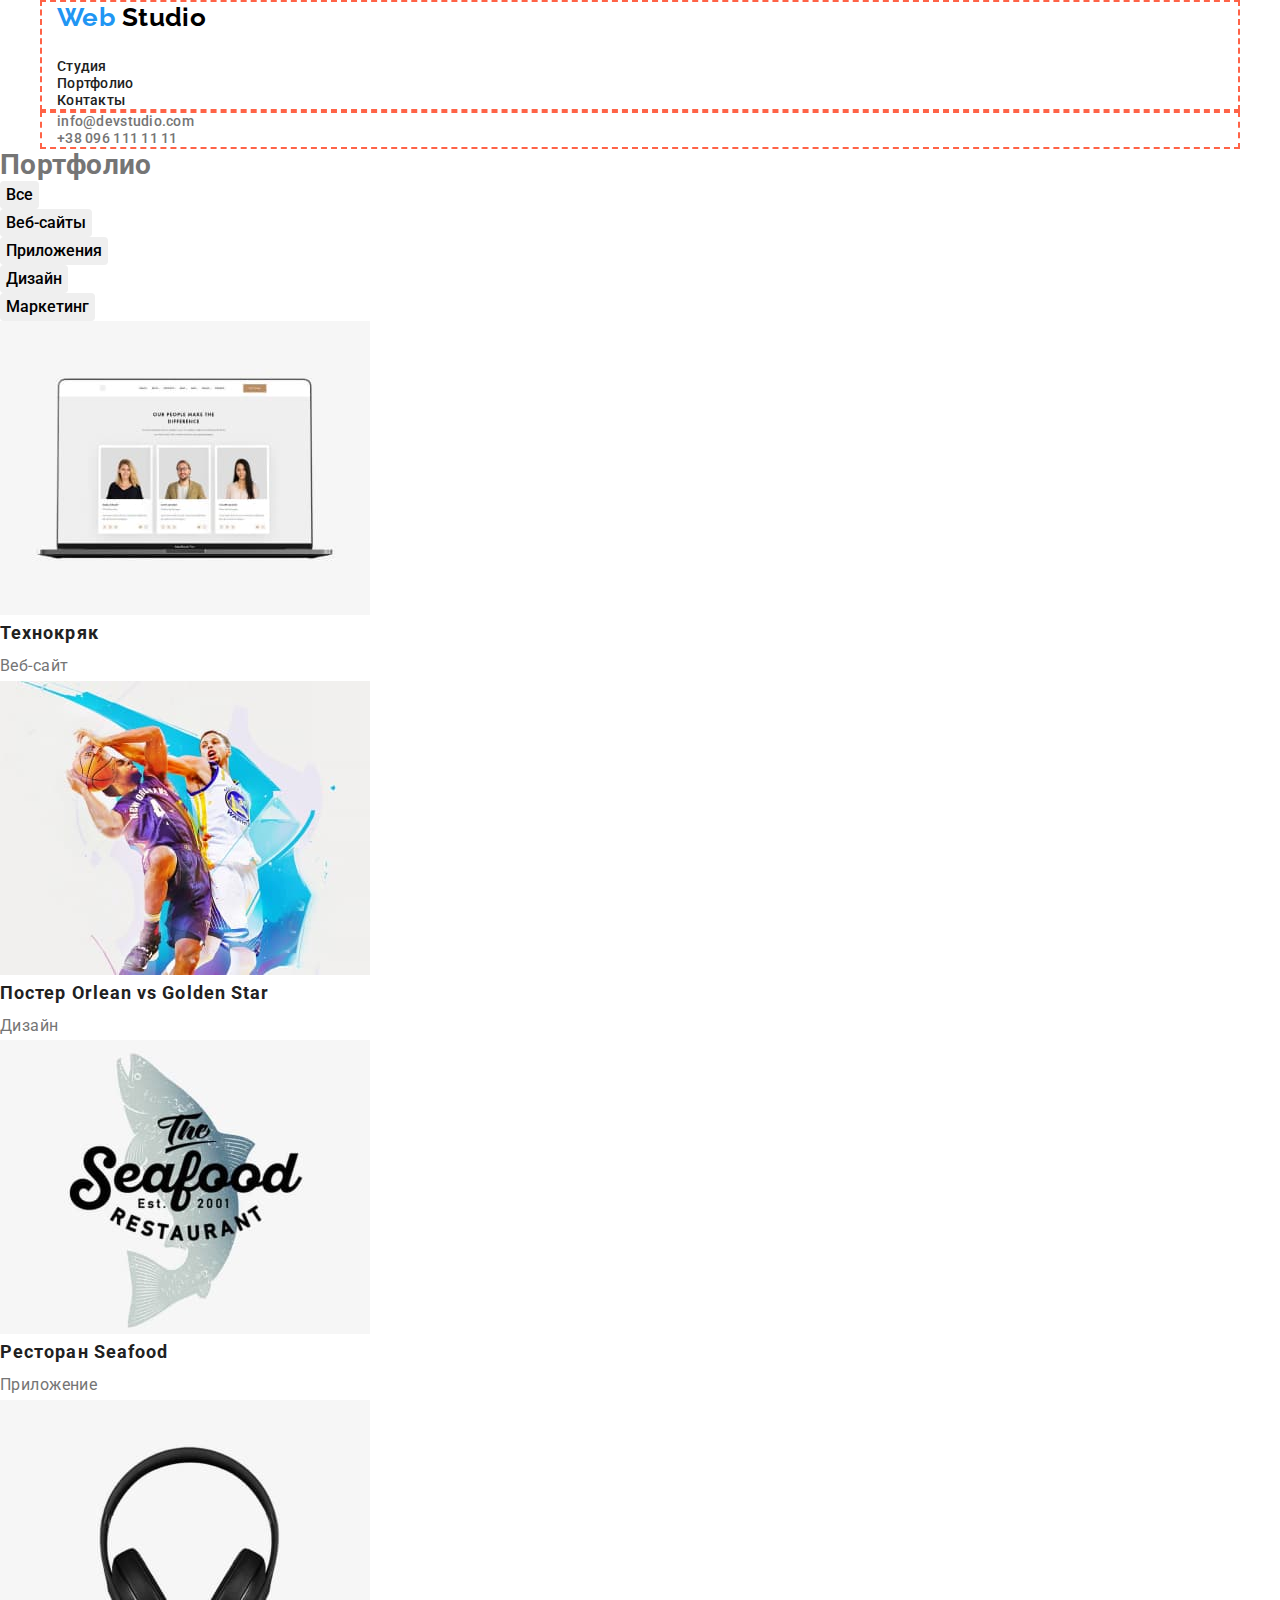
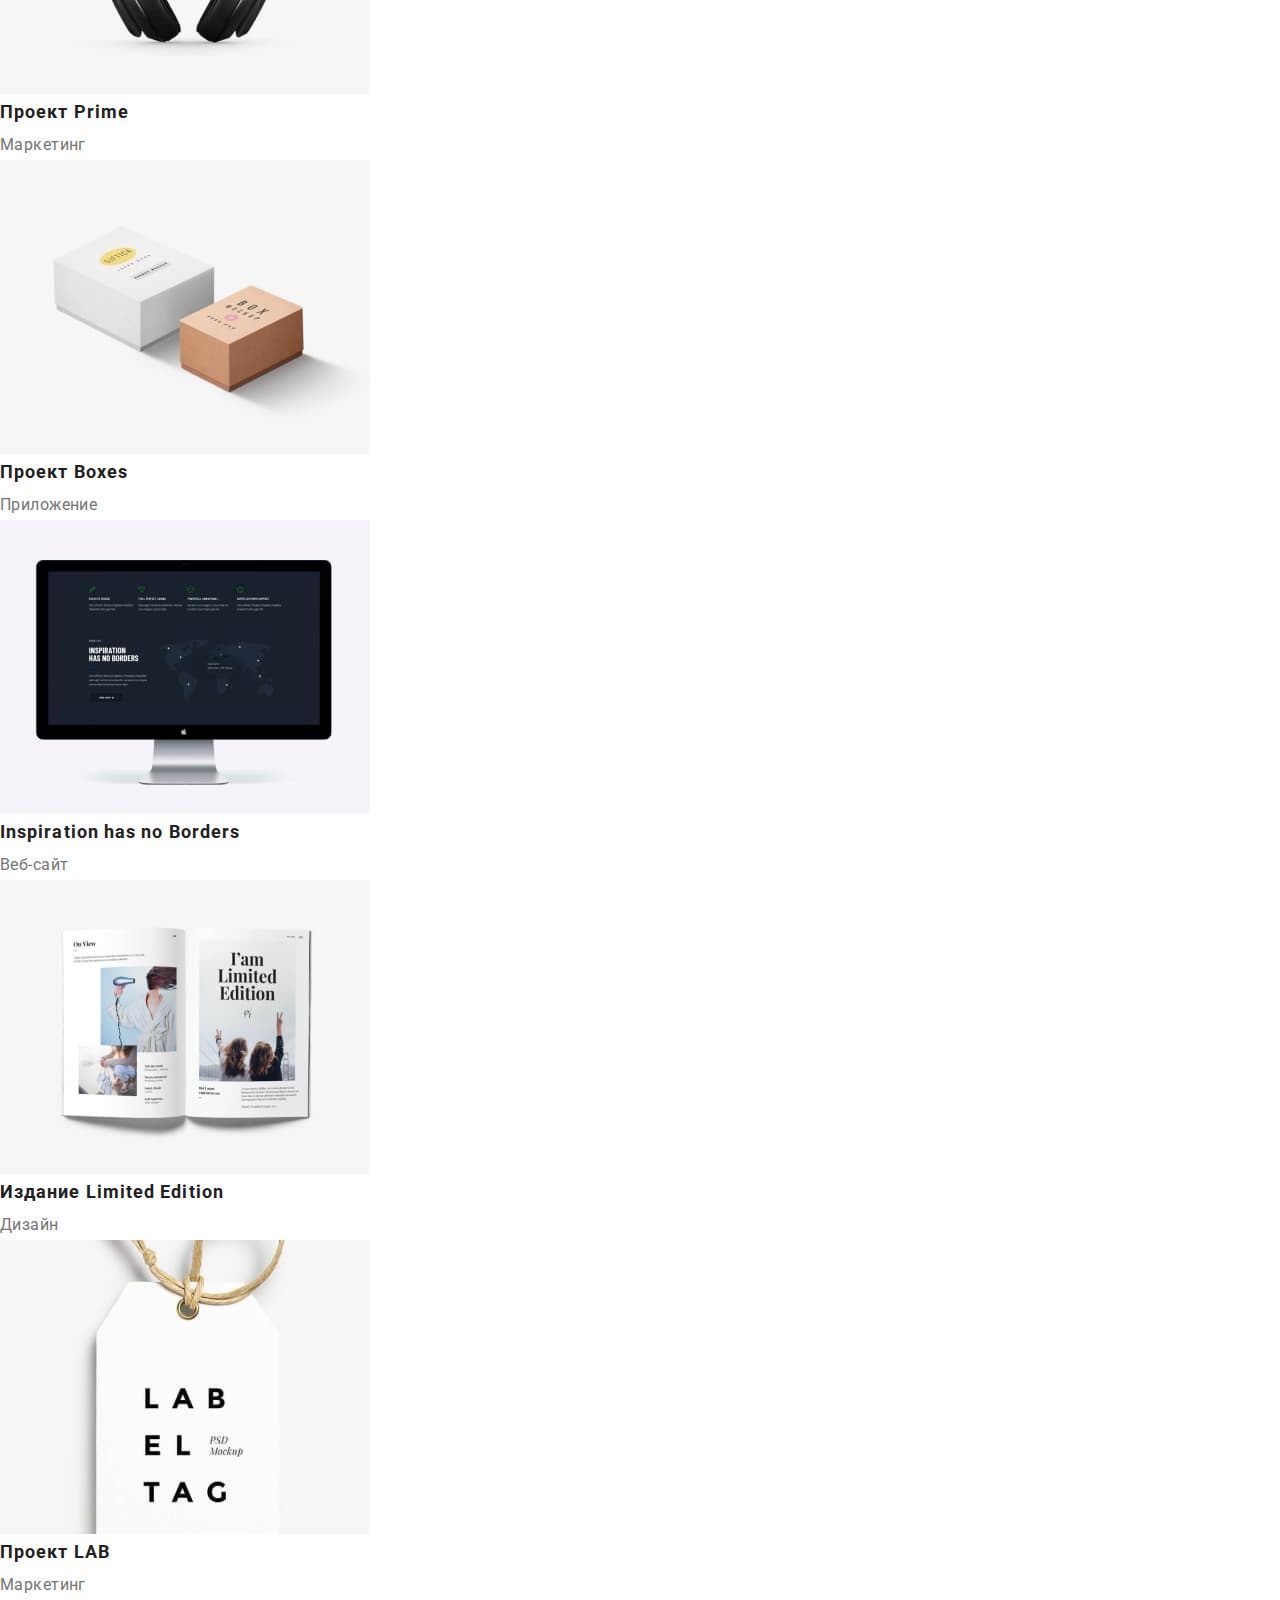
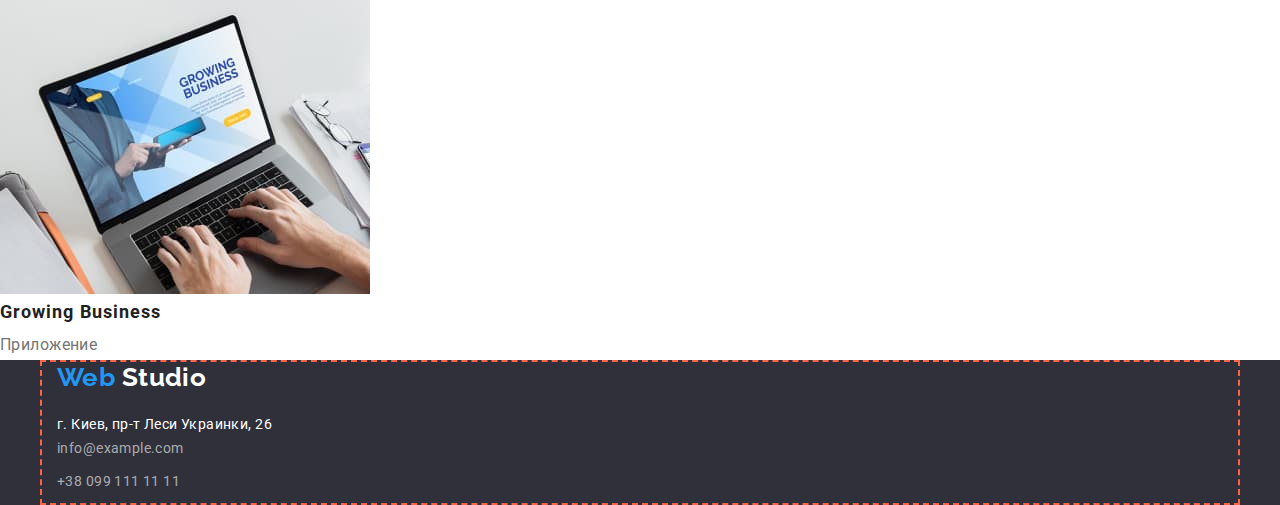
==== portfolio.html @ 51620744 "new hw 3" ====
<!DOCTYPE html>
<html lang="ru">
  <head>
    <meta charset="UTF-8" />
    <meta http-equiv="X-UA-Compatible" content="IE=edge" />
    <meta name="viewport" content="width=device-width, initial-scale=1.0" />
    <link rel="preconnect" href="https://fonts.googleapis.com" />
    <link rel="preconnect" href="https://fonts.gstatic.com" crossorigin />
    <link
      rel="stylesheet"
      href="https://cdnjs.cloudflare.com/ajax/libs/modern-normalize/1.1.0/modern-normalize.css"
    />
    <link
      href="https://fonts.googleapis.com/css2?family=Raleway:wght@700&family=Roboto:wght@400;500;700;900&display=swap"
      rel="stylesheet"
    />
    <link rel="stylesheet" href="./styles/styles.css" />
    <title>Document</title>
  </head>
  <body>
    <!-- Header -->
    <header class="header">
      <div class="container">
        <nav class="navigation">
          <a href="./index.html" class="logo">
            Web
            <span class="logo-studio">Studio</span>
          </a>
          <ul class="nav-links">
            <li><a href="./index.html" class="title">Студия</a></li>
            <li>
              <a href="./portfolio.html" class="title current">Портфолио</a>
            </li>
            <li><a href="" class="title">Контакты</a></li>
          </ul>
        </nav>
      </div>
      <div class="container">
        <ul class="nav-links">
          <li>
            <a href="mailto:info@devstudio.com" class="contact">
              info@devstudio.com
            </a>
          </li>
          <li>
            <a href="tel:+380961111111" class="contact">
              +38 096 111 11 11
            </a>
          </li>
        </ul>
      </div>
    </header>
    <!-- Портфолио -->
    <!-- Радио кнопки -->
    <main>
      <section class="radio-buttons">
        <h1>Портфолио</h1>
        <ul class="filter">
          <li>
            <button type="button" class="filter-button">
              Все
            </button>
          </li>
          <li>
            <button type="button" class="filter-button">
              Веб-сайты
            </button>
          </li>
          <li>
            <button type="button" class="filter-button">
              Приложения
            </button>
          </li>
          <li>
            <button type="button" class="filter-button">
              Дизайн
            </button>
          </li>
          <li>
            <button type="button" class="filter-button">
              Маркетинг
            </button>
          </li>
        </ul>
        <!-- Ассортимент -->
        <ul class="positions">
          <li>
            <img
              src="./images/technohryak.jpg"
              alt="Изображение сайта на ноутбуке"
              width="370"
            />
            <h2 class="name-of-position">Технокряк</h2>
            <p class="type-of-position">Веб-сайт</p>
          </li>
          <li>
            <img
              src="./images/poster.jpg"
              alt="Постер команд нового орлеана и голден старс"
              width="370"
            />
            <h2 class="name-of-position">
              Постер
              <span lang="en">Orlean vs Golden Star</span>
            </h2>
            <p class="type-of-position">Дизайн</p>
          </li>
          <li>
            <img
              src="./images/seafood.jpg"
              alt="Изображение логотипа ресторана Seafood"
              width="370"
            />
            <h2 class="name-of-position">
              Ресторан
              <span lang="en">Seafood</span>
            </h2>
            <p class="type-of-position">Приложение</p>
          </li>
          <li>
            <img
              src="./images/headphones.jpg"
              alt="Изображение Наушников"
              width="370"
            />
            <h2 class="name-of-position">
              Проект
              <span lang="en">Prime</span>
            </h2>
            <p class="type-of-position">Маркетинг</p>
          </li>
          <li>
            <img
              src="./images/boxes.jpg"
              alt="Изображение коробочек"
              width="370"
            />
            <h2 class="name-of-position">
              Проект
              <span lang="en">Boxes</span>
            </h2>
            <p class="type-of-position">Приложение</p>
          </li>
          <li>
            <img
              src="./images/display.jpg"
              alt="Изображение сайта на экране монитора"
              width="370"
            />
            <h2 class="name-of-position" lang="en">
              Inspiration has no Borders
            </h2>
            <p class="type-of-position">Веб-сайт</p>
          </li>
          <li>
            <img
              src="./images/book.jpg"
              alt="Изображение развернутой книги"
              width="370"
            />
            <h2 class="name-of-position">
              Издание
              <span lang="en">Limited Edition</span>
            </h2>
            <p class="type-of-position">Дизайн</p>
          </li>
          <li>
            <img src="./images/label.jpg" alt="Изображение бирки" width="370" />
            <h2 class="name-of-position">
              Проект
              <span lang="en">LAB</span>
            </h2>
            <p class="type-of-position">Маркетинг</p>
          </li>
          <li>
            <img
              src="./images/notebook.jpg"
              alt="Человек работает за ноутбуком"
              width="370"
            />
            <h2 class="name-of-position" lang="en">Growing Business</h2>
            <p class="type-of-position">Приложение</p>
          </li>
        </ul>
      </section>
    </main>
    <!-- Подвал -->
    <footer class="footer">
      <div class="container">
        <a href="./index.html" class="logo">
          Web
          <span class="logo-studio">Studio</span>
        </a>
        <address class="footer-address">
          <p class="adress">г. Киев, пр-т Леси Украинки, 26</p>
          <ul class="footer-links">
            <li>
              <a href="mailto:info@example.com" class="footer-contacts">
                info@example.com
              </a>
            </li>
            <li>
              <a href="tel:+380991111111" class="footer-contacts">
                +38 099 111 11 11
              </a>
            </li>
          </ul>
        </address>
      </div>
    </footer>
  </body>
</html>
---- styles/styles.css ----
/* primary logo color #000000 */
/* secondary logo color #2196F3 */
/* background footer #2f303a */
:root {
  --brand-primary-color: #2196f3;
  --brand-secondary-color: #000000;
  --body-color: #757575;
  --background-color: #2f303a;
  --title-color: #212121;
  --white-color: #ffffff;
  --our-team-color: #f5f4fa;
  --second-button-color: #188ce8;
}
p,
h1,
h2,
h3,
h4,
h5,
h6 {
  margin: 0;
}
ul {
  margin: 0;
  padding: 0;
}
.container {
  margin-left: auto;
  margin-right: auto;
  width: 1200px;
  padding-left: 15px;
  padding-right: 15px;
  border: 2px dashed tomato;
}
.section {
  padding-bottom: 94px;
}

button {
  cursor: pointer;
}
img {
  display: block;
}
address {
  font-style: normal;
}
body {
  color: var(--body-color);
  font-family: 'Roboto', 'sans-serif';
  font-size: 14px;
  letter-spacing: 0.03em;
}
.logo {
  display: block;
  color: var(--brand-primary-color);
  font-family: 'Raleway';
  font-weight: 700;
  font-size: 26px;
  line-height: 1.2;
  text-decoration: none;
  margin-bottom: 25px;
}
.nav-links .item {
  display: inline-flex;
  margin-bottom: 32px;
  margin-left: 50px;
}
.logo .logo-studio {
  color: var(--brand-secondary-color);
}

.nav-links .title {
  text-decoration: none;
}
.nav-links,
.benefits-list,
.our-works-list,
.our-team-list,
.footer-links,
.filter,
.positions {
  list-style: none;
}
.header .contact {
  color: var(--body-color);
  text-decoration: none;
}
.nav-links .title:hover,
.nav-links .title:focus,
.header .contact:hover,
.header .contact:focus,
.footer-contacts:hover,
.footer-contacts:focus {
  color: var(--brand-primary-color);
}
.current {
  color: var(--brand-primary-color);
}
.navigation .title,
.header .contact {
  font-weight: 500;
  line-height: 1.14;
  letter-spacing: 0.02em;
}
.benefits {
  font-size: 14px;
}

.hero {
  background-color: var(--background-color);
  text-align: center;
  margin-bottom: 94px;
}
.title,
.name,
.name-of-position {
  color: var(--title-color);
}

.hero .title {
  color: var(--white-color);
  font-weight: 900;
  font-size: 44px;
  line-height: 1.36;
  text-align: center;
  letter-spacing: 0.06em;
  text-transform: uppercase;
  margin-bottom: 30px;
}
.button {
  width: 200px;
  height: 50px;
  color: var(--white-color);
  background-color: var(--brand-primary-color);
  border: transparent;
  border-radius: 4px;
}
.filter-button {
  border: hidden;
  border-radius: 4px;
}
.hero .button {
  display: block;
  font-weight: 700;
  font-size: 16px;
  line-height: 1.87;
  letter-spacing: 0.06em;
  margin-left: auto;
  margin-right: auto;
}
.hero .button:hover,
.hero .button:focus {
  color: var(--white-color);
  background-color: var(--second-button-color);
}
.benefits {
  line-height: 1.71;
  letter-spacing: 0.03em;
}
.benefits .title {
  font-weight: 700;
  line-height: 1.14;
  text-transform: uppercase;
  margin-bottom: 10px;
}
.our-team {
  background-color: var(--our-team-color);
  /* padding-top: 94px; */
}
.ours-work {
  margin-bottom: 94px;
}
.ours-work .title {
  margin-bottom: 50px;
}

.ours-work .title,
.our-team .title {
  font-weight: 700;
  font-size: 36px;
  line-height: 1.16;
  text-align: center;
}
.our-team .container .title {
  margin-bottom: 50px;
}
.our-team .name {
  font-weight: 500;
  font-size: 16px;
  line-height: 1.18;
  text-align: center;
}
.our-team .profession {
  font-size: 16px;
  line-height: 1.18;
  text-align: center;
}
.card {
  margin-bottom: 30px;
}
.name {
  margin-bottom: 10px;
}
.profession {
  margin-bottom: 30px;
}
.filter .filter-button {
  cursor: pointer;
  font-size: 16px;
  font-weight: 500;
  line-height: 1.62;
  font-family: 'Roboto', 'sans-serif';
}
.name-of-position {
  font-weight: 700;
  font-size: 18px;
  line-height: 2;
  letter-spacing: 0.06em;
}
.type-of-position {
  font-size: 16px;
  line-height: 1.87;
}
.filter .filter-button:hover,
.filter .filter-button:focus {
  color: var(--white-color);
  background-color: var(--brand-primary-color);
}
.footer {
  background-color: var(--background-color);
}
.footer .logo {
  color: var(--brand-primary-color);
  margin-bottom: 20px;
}
.footer .logo-studio {
  color: var(--white-color);
}
.address {
  display: block;
  margin-bottom: 9px;
}
.footer-contacts {
  display: block;
  margin-bottom: 9px;
}
.footer-address {
  color: var(--white-color);
  font-style: normal;
  line-height: 1.71;
}
.footer-contacts {
  color: rgba(255, 255, 255, 0.6);
  line-height: 1.71;
  text-decoration: none;
}
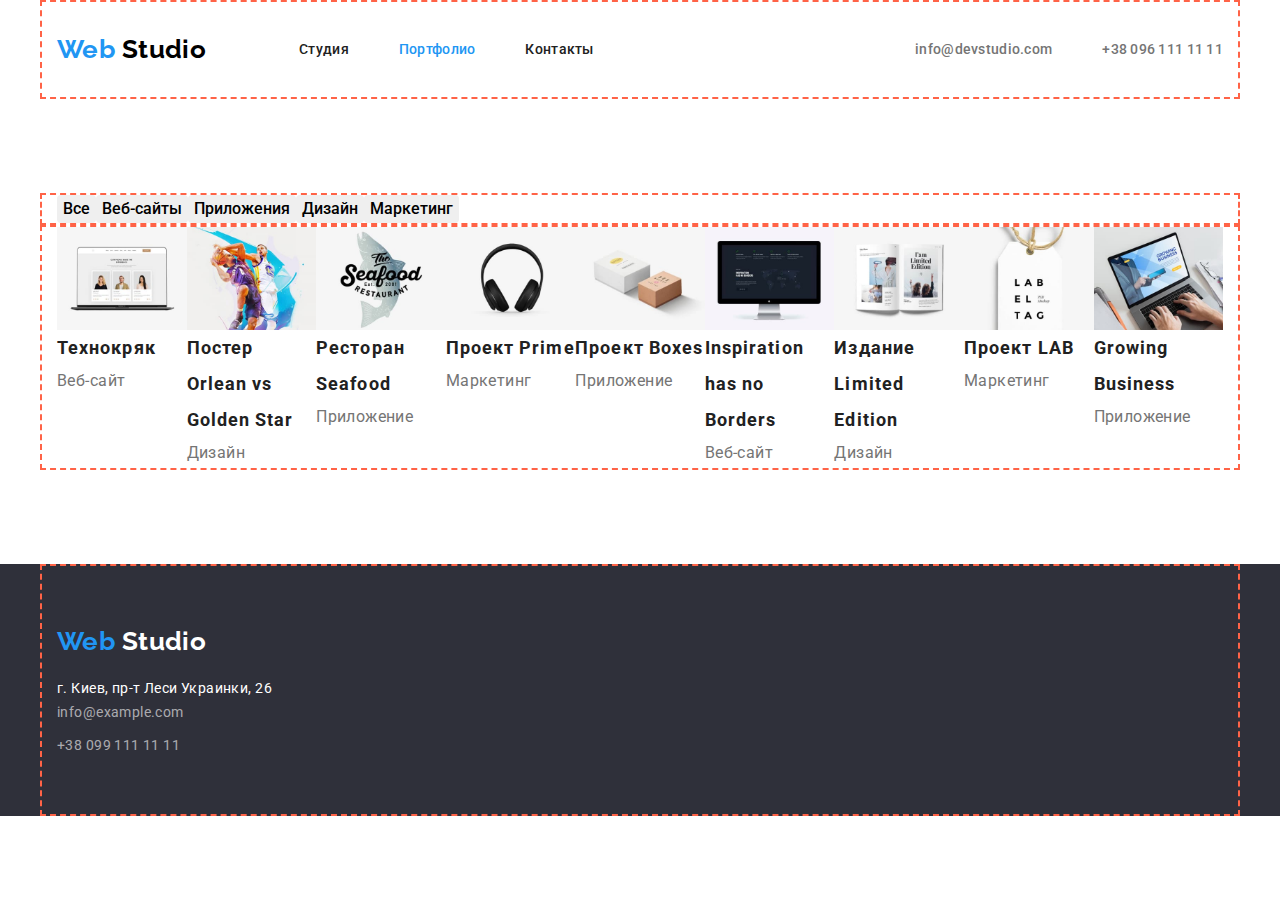
==== commit 35802231: "пуш)" ====
--- a/portfolio.html
+++ b/portfolio.html
@@ -19,30 +19,30 @@
   </head>
   <body>
     <!-- Header -->
-    <header class="header">
-      <div class="container">
+    <header class="header section">
+      <div class="container header-container">
         <nav class="navigation">
           <a href="./index.html" class="logo">
             Web
             <span class="logo-studio">Studio</span>
           </a>
           <ul class="nav-links">
-            <li><a href="./index.html" class="title">Студия</a></li>
-            <li>
+            <li class="item">
+              <a href="./index.html" class="title">Студия</a>
+            </li>
+            <li class="item">
               <a href="./portfolio.html" class="title current">Портфолио</a>
             </li>
-            <li><a href="" class="title">Контакты</a></li>
+            <li class="item"><a href="" class="title">Контакты</a></li>
           </ul>
         </nav>
-      </div>
-      <div class="container">
-        <ul class="nav-links">
-          <li>
+        <ul class="nav-links nav-contacts">
+          <li class="item">
             <a href="mailto:info@devstudio.com" class="contact">
               info@devstudio.com
             </a>
           </li>
-          <li>
+          <li class="item">
             <a href="tel:+380961111111" class="contact">
               +38 096 111 11 11
             </a>
@@ -53,135 +53,143 @@
     <!-- Портфолио -->
     <!-- Радио кнопки -->
     <main>
-      <section class="radio-buttons">
-        <h1>Портфолио</h1>
-        <ul class="filter">
-          <li>
-            <button type="button" class="filter-button">
-              Все
-            </button>
-          </li>
-          <li>
-            <button type="button" class="filter-button">
-              Веб-сайты
-            </button>
-          </li>
-          <li>
-            <button type="button" class="filter-button">
-              Приложения
-            </button>
-          </li>
-          <li>
-            <button type="button" class="filter-button">
-              Дизайн
-            </button>
-          </li>
-          <li>
-            <button type="button" class="filter-button">
-              Маркетинг
-            </button>
-          </li>
-        </ul>
-        <!-- Ассортимент -->
-        <ul class="positions">
-          <li>
-            <img
-              src="./images/technohryak.jpg"
-              alt="Изображение сайта на ноутбуке"
-              width="370"
-            />
-            <h2 class="name-of-position">Технокряк</h2>
-            <p class="type-of-position">Веб-сайт</p>
-          </li>
-          <li>
-            <img
-              src="./images/poster.jpg"
-              alt="Постер команд нового орлеана и голден старс"
-              width="370"
-            />
-            <h2 class="name-of-position">
-              Постер
-              <span lang="en">Orlean vs Golden Star</span>
-            </h2>
-            <p class="type-of-position">Дизайн</p>
-          </li>
-          <li>
-            <img
-              src="./images/seafood.jpg"
-              alt="Изображение логотипа ресторана Seafood"
-              width="370"
-            />
-            <h2 class="name-of-position">
-              Ресторан
-              <span lang="en">Seafood</span>
-            </h2>
-            <p class="type-of-position">Приложение</p>
-          </li>
-          <li>
-            <img
-              src="./images/headphones.jpg"
-              alt="Изображение Наушников"
-              width="370"
-            />
-            <h2 class="name-of-position">
-              Проект
-              <span lang="en">Prime</span>
-            </h2>
-            <p class="type-of-position">Маркетинг</p>
-          </li>
-          <li>
-            <img
-              src="./images/boxes.jpg"
-              alt="Изображение коробочек"
-              width="370"
-            />
-            <h2 class="name-of-position">
-              Проект
-              <span lang="en">Boxes</span>
-            </h2>
-            <p class="type-of-position">Приложение</p>
-          </li>
-          <li>
-            <img
-              src="./images/display.jpg"
-              alt="Изображение сайта на экране монитора"
-              width="370"
-            />
-            <h2 class="name-of-position" lang="en">
-              Inspiration has no Borders
-            </h2>
-            <p class="type-of-position">Веб-сайт</p>
-          </li>
-          <li>
-            <img
-              src="./images/book.jpg"
-              alt="Изображение развернутой книги"
-              width="370"
-            />
-            <h2 class="name-of-position">
-              Издание
-              <span lang="en">Limited Edition</span>
-            </h2>
-            <p class="type-of-position">Дизайн</p>
-          </li>
-          <li>
-            <img src="./images/label.jpg" alt="Изображение бирки" width="370" />
-            <h2 class="name-of-position">
-              Проект
-              <span lang="en">LAB</span>
-            </h2>
-            <p class="type-of-position">Маркетинг</p>
-          </li>
-          <li>
-            <img
-              src="./images/notebook.jpg"
-              alt="Человек работает за ноутбуком"
-              width="370"
-            />
-            <h2 class="name-of-position" lang="en">Growing Business</h2>
-            <p class="type-of-position">Приложение</p>
-          </li>
-        </ul>
+      <section class="radio-buttons section">
+        <div class="container">
+          <h1 class="visually-hidden">Портфолио</h1>
+          <ul class="filter set-of-buttons">
+            <li>
+              <button type="button" class="filter-button">
+                Все
+              </button>
+            </li>
+            <li>
+              <button type="button" class="filter-button">
+                Веб-сайты
+              </button>
+            </li>
+            <li>
+              <button type="button" class="filter-button">
+                Приложения
+              </button>
+            </li>
+            <li>
+              <button type="button" class="filter-button">
+                Дизайн
+              </button>
+            </li>
+            <li>
+              <button type="button" class="filter-button">
+                Маркетинг
+              </button>
+            </li>
+          </ul>
+        </div>
+        <div class="container">
+          <!-- Ассортимент -->
+          <ul class="positions set-of-cards">
+            <li>
+              <img
+                src="./images/technohryak.jpg"
+                alt="Изображение сайта на ноутбуке"
+                width="370"
+              />
+              <h2 class="name-of-position">Технокряк</h2>
+              <p class="type-of-position">Веб-сайт</p>
+            </li>
+            <li>
+              <img
+                src="./images/poster.jpg"
+                alt="Постер команд нового орлеана и голден старс"
+                width="370"
+              />
+              <h2 class="name-of-position">
+                Постер
+                <span lang="en">Orlean vs Golden Star</span>
+              </h2>
+              <p class="type-of-position">Дизайн</p>
+            </li>
+            <li>
+              <img
+                src="./images/seafood.jpg"
+                alt="Изображение логотипа ресторана Seafood"
+                width="370"
+              />
+              <h2 class="name-of-position">
+                Ресторан
+                <span lang="en">Seafood</span>
+              </h2>
+              <p class="type-of-position">Приложение</p>
+            </li>
+            <li>
+              <img
+                src="./images/headphones.jpg"
+                alt="Изображение Наушников"
+                width="370"
+              />
+              <h2 class="name-of-position">
+                Проект
+                <span lang="en">Prime</span>
+              </h2>
+              <p class="type-of-position">Маркетинг</p>
+            </li>
+            <li>
+              <img
+                src="./images/boxes.jpg"
+                alt="Изображение коробочек"
+                width="370"
+              />
+              <h2 class="name-of-position">
+                Проект
+                <span lang="en">Boxes</span>
+              </h2>
+              <p class="type-of-position">Приложение</p>
+            </li>
+            <li>
+              <img
+                src="./images/display.jpg"
+                alt="Изображение сайта на экране монитора"
+                width="370"
+              />
+              <h2 class="name-of-position" lang="en">
+                Inspiration has no Borders
+              </h2>
+              <p class="type-of-position">Веб-сайт</p>
+            </li>
+            <li>
+              <img
+                src="./images/book.jpg"
+                alt="Изображение развернутой книги"
+                width="370"
+              />
+              <h2 class="name-of-position">
+                Издание
+                <span lang="en">Limited Edition</span>
+              </h2>
+              <p class="type-of-position">Дизайн</p>
+            </li>
+            <li>
+              <img
+                src="./images/label.jpg"
+                alt="Изображение бирки"
+                width="370"
+              />
+              <h2 class="name-of-position">
+                Проект
+                <span lang="en">LAB</span>
+              </h2>
+              <p class="type-of-position">Маркетинг</p>
+            </li>
+            <li>
+              <img
+                src="./images/notebook.jpg"
+                alt="Человек работает за ноутбуком"
+                width="370"
+              />
+              <h2 class="name-of-position" lang="en">Growing Business</h2>
+              <p class="type-of-position">Приложение</p>
+            </li>
+          </ul>
+        </div>
       </section>
     </main>
     <!-- Подвал -->
--- a/styles/styles.css
+++ b/styles/styles.css
@@ -11,6 +11,17 @@
   --our-team-color: #f5f4fa;
   --second-button-color: #188ce8;
 }
+/* .az {
+  display: flex;
+  flex-wrap: wrap;
+  margin-bottom: -30px;
+  margin-left: -30px;
+}
+.azz {
+  flex-basis: calc(100% / 3 - 30);
+  margin-bottom: 30px;
+  margin-left: 30px;
+} */
 p,
 h1,
 h2,
@@ -32,6 +43,13 @@
   padding-right: 15px;
   border: 2px dashed tomato;
 }
+.visually-hidden {
+  position: absolute;
+  clip: rect(0 0 0 0);
+  width: 1px;
+  height: 1px;
+  margin: -1px;
+}
 .section {
   padding-bottom: 94px;
 }
@@ -41,9 +59,19 @@
 }
 img {
   display: block;
+  max-width: 100%;
+  height: auto;
 }
 address {
   font-style: normal;
+}
+.button {
+  width: 200px;
+  height: 50px;
+  color: var(--white-color);
+  background-color: var(--brand-primary-color);
+  border: transparent;
+  border-radius: 4px;
 }
 body {
   color: var(--body-color);
@@ -59,19 +87,39 @@
   font-size: 26px;
   line-height: 1.2;
   text-decoration: none;
-  margin-bottom: 25px;
-}
-.nav-links .item {
-  display: inline-flex;
-  margin-bottom: 32px;
-  margin-left: 50px;
+}
+.navigation {
+  display: flex;
+  align-items: center;
+  padding-top: 32px;
+  padding-bottom: 32px;
+}
+
+.nav-links {
+  display: flex;
+  align-items: center;
+  margin-left: 93px;
+}
+.header-container {
+  display: flex;
+  align-items: center;
 }
 .logo .logo-studio {
   color: var(--brand-secondary-color);
 }
+.nav-links .item {
+  margin-left: 50px;
+}
+.nav-links .item:first-child {
+  margin-left: 0;
+}
+.nav-contacts {
+  margin-left: auto;
+}
 
 .nav-links .title {
   text-decoration: none;
+  padding: 32px 0px;
 }
 .nav-links,
 .benefits-list,
@@ -94,23 +142,54 @@
 .footer-contacts:focus {
   color: var(--brand-primary-color);
 }
-.current {
-  color: var(--brand-primary-color);
-}
+
 .navigation .title,
 .header .contact {
   font-weight: 500;
   line-height: 1.14;
   letter-spacing: 0.02em;
 }
+
+.hero-container {
+  height: 506px;
+}
+.hero-container .title {
+  max-width: 696px;
+  margin: 0 auto;
+}
+
+.hero {
+  background-color: var(--background-color);
+  text-align: center;
+}
+.hero .title {
+  color: var(--white-color);
+  font-weight: 900;
+  font-size: 44px;
+  line-height: 1.36;
+  text-align: center;
+  letter-spacing: 0.06em;
+  text-transform: uppercase;
+  padding-top: 200px;
+}
 .benefits {
   font-size: 14px;
 }
-
-.hero {
-  background-color: var(--background-color);
-  text-align: center;
-  margin-bottom: 94px;
+.benefits .container {
+  padding-top: 94px;
+}
+.benefits-list {
+  display: flex;
+}
+.benefits-list .item {
+  max-width: 270px;
+  margin-left: 30px;
+}
+.benefits-list .item:last-child {
+  margin-left: 0;
+}
+.benefits-list .title {
+  margin-bottom: 10px;
 }
 .title,
 .name,
@@ -118,24 +197,6 @@
   color: var(--title-color);
 }
 
-.hero .title {
-  color: var(--white-color);
-  font-weight: 900;
-  font-size: 44px;
-  line-height: 1.36;
-  text-align: center;
-  letter-spacing: 0.06em;
-  text-transform: uppercase;
-  margin-bottom: 30px;
-}
-.button {
-  width: 200px;
-  height: 50px;
-  color: var(--white-color);
-  background-color: var(--brand-primary-color);
-  border: transparent;
-  border-radius: 4px;
-}
 .filter-button {
   border: hidden;
   border-radius: 4px;
@@ -146,6 +207,7 @@
   font-size: 16px;
   line-height: 1.87;
   letter-spacing: 0.06em;
+  margin-top: 30px;
   margin-left: auto;
   margin-right: auto;
 }
@@ -164,46 +226,70 @@
   text-transform: uppercase;
   margin-bottom: 10px;
 }
+
+.ours-work .title {
+  margin-bottom: 50px;
+}
+.our-works-list {
+  display: flex;
+  flex-wrap: wrap;
+}
+.our-works-list .item {
+  margin-right: 30px;
+}
+.our-works-list .item:nth-last-child(3n + 1) {
+  margin-right: 0;
+}
+.our-team .title {
+  padding-top: 94px;
+}
+.ours-work .title,
+.our-team .title {
+  font-weight: 700;
+  font-size: 36px;
+  line-height: 1.16;
+  text-align: center;
+}
 .our-team {
   background-color: var(--our-team-color);
-  /* padding-top: 94px; */
-}
-.ours-work {
-  margin-bottom: 94px;
-}
-.ours-work .title {
-  margin-bottom: 50px;
-}
-
-.ours-work .title,
-.our-team .title {
-  font-weight: 700;
-  font-size: 36px;
-  line-height: 1.16;
-  text-align: center;
-}
-.our-team .container .title {
-  margin-bottom: 50px;
+  margin-bottom: 0;
+}
+.our-team-list {
+  display: flex;
+  margin-top: 50px;
+  flex-wrap: wrap;
+  padding-bottom: 94px;
+}
+.our-team-list .item {
+  min-width: 270px;
+  min-height: 368px;
+  margin-right: 30px;
+}
+.our-team-list .item:nth-last-child(4n + 1) {
+  margin-right: 0;
 }
 .our-team .name {
   font-weight: 500;
   font-size: 16px;
   line-height: 1.18;
   text-align: center;
+  margin-top: 30px;
 }
 .our-team .profession {
   font-size: 16px;
   line-height: 1.18;
   text-align: center;
+  margin-top: 10px;
 }
 .card {
-  margin-bottom: 30px;
-}
-.name {
-  margin-bottom: 10px;
-}
-.profession {
-  margin-bottom: 30px;
+  background: #ffffff;
+  box-shadow: 0px 1px 3px rgba(0, 0, 0, 0.12), 0px 1px 1px rgba(0, 0, 0, 0.14),
+    0px 2px 1px rgba(0, 0, 0, 0.2);
+  border-radius: 0px 0px 4px 4px;
+}
+.set-of-buttons,
+.set-of-cards {
+  display: flex;
 }
 .filter .filter-button {
   cursor: pointer;
@@ -230,9 +316,12 @@
 .footer {
   background-color: var(--background-color);
 }
+.footer .container {
+  height: 252px;
+}
 .footer .logo {
   color: var(--brand-primary-color);
-  margin-bottom: 20px;
+  padding-top: 60px;
 }
 .footer .logo-studio {
   color: var(--white-color);
@@ -249,9 +338,13 @@
   color: var(--white-color);
   font-style: normal;
   line-height: 1.71;
+  padding-top: 20px;
 }
 .footer-contacts {
   color: rgba(255, 255, 255, 0.6);
   line-height: 1.71;
   text-decoration: none;
 }
+.current {
+  color: var(--brand-primary-color);
+}
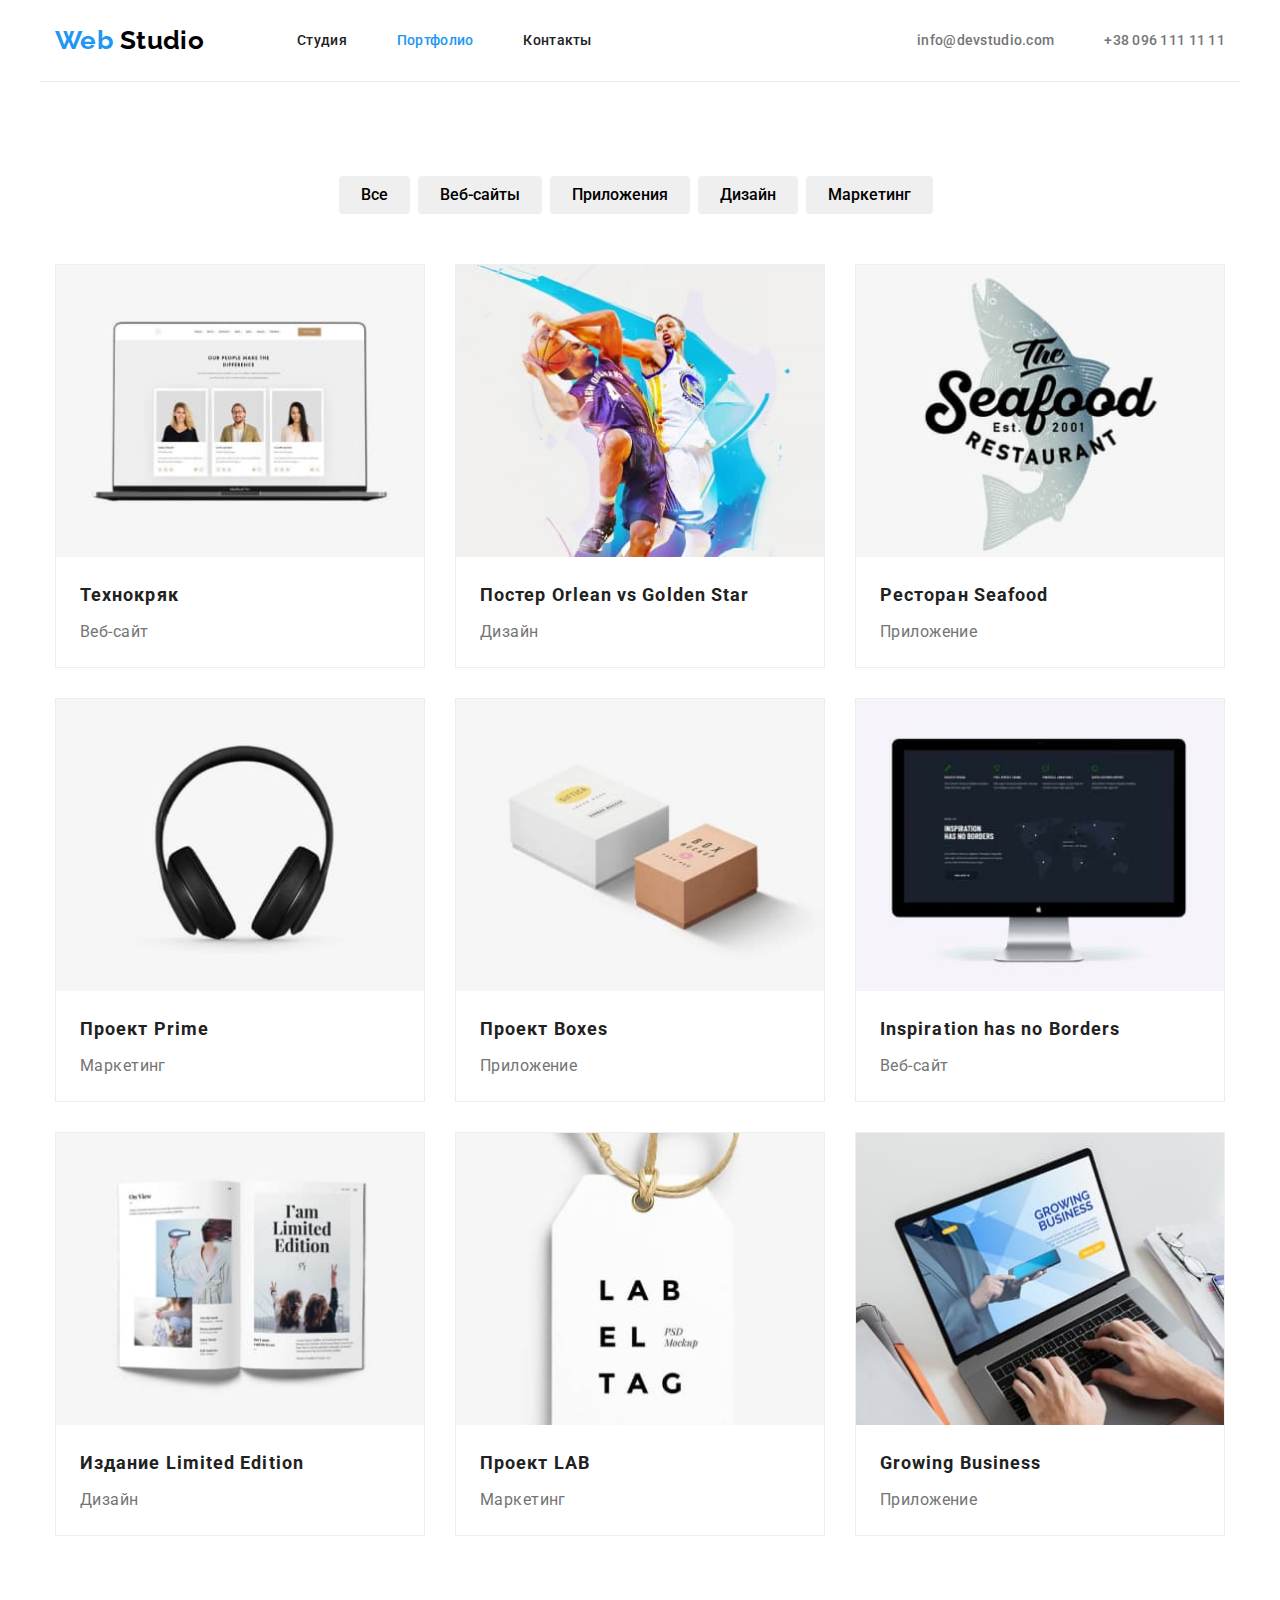
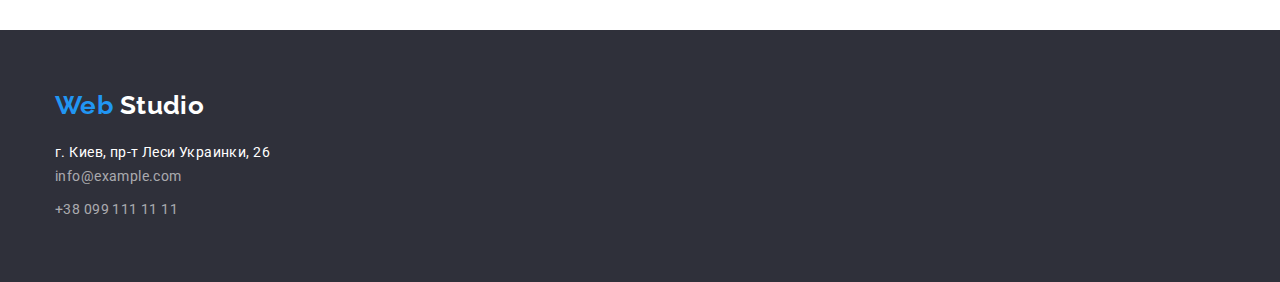
==== commit a0075e69: "HW - 03" ====
--- a/portfolio.html
+++ b/portfolio.html
@@ -51,43 +51,43 @@
       </div>
     </header>
     <!-- Портфолио -->
-    <!-- Радио кнопки -->
     <main>
+      <!-- Радио кнопки -->
       <section class="radio-buttons section">
         <div class="container">
           <h1 class="visually-hidden">Портфолио</h1>
           <ul class="filter set-of-buttons">
-            <li>
+            <li class="filter-item">
               <button type="button" class="filter-button">
                 Все
               </button>
             </li>
-            <li>
+            <li class="filter-item">
               <button type="button" class="filter-button">
                 Веб-сайты
               </button>
             </li>
-            <li>
+            <li class="filter-item">
               <button type="button" class="filter-button">
                 Приложения
               </button>
             </li>
-            <li>
+            <li class="filter-item">
               <button type="button" class="filter-button">
                 Дизайн
               </button>
             </li>
-            <li>
+            <li class="filter-item">
               <button type="button" class="filter-button">
                 Маркетинг
               </button>
             </li>
           </ul>
         </div>
+        <!-- Ассортимент -->
         <div class="container">
-          <!-- Ассортимент -->
           <ul class="positions set-of-cards">
-            <li>
+            <li class="item">
               <img
                 src="./images/technohryak.jpg"
                 alt="Изображение сайта на ноутбуке"
@@ -96,7 +96,7 @@
               <h2 class="name-of-position">Технокряк</h2>
               <p class="type-of-position">Веб-сайт</p>
             </li>
-            <li>
+            <li class="item">
               <img
                 src="./images/poster.jpg"
                 alt="Постер команд нового орлеана и голден старс"
@@ -108,7 +108,7 @@
               </h2>
               <p class="type-of-position">Дизайн</p>
             </li>
-            <li>
+            <li class="item">
               <img
                 src="./images/seafood.jpg"
                 alt="Изображение логотипа ресторана Seafood"
@@ -120,7 +120,7 @@
               </h2>
               <p class="type-of-position">Приложение</p>
             </li>
-            <li>
+            <li class="item">
               <img
                 src="./images/headphones.jpg"
                 alt="Изображение Наушников"
@@ -132,7 +132,7 @@
               </h2>
               <p class="type-of-position">Маркетинг</p>
             </li>
-            <li>
+            <li class="item">
               <img
                 src="./images/boxes.jpg"
                 alt="Изображение коробочек"
@@ -144,7 +144,7 @@
               </h2>
               <p class="type-of-position">Приложение</p>
             </li>
-            <li>
+            <li class="item">
               <img
                 src="./images/display.jpg"
                 alt="Изображение сайта на экране монитора"
@@ -155,7 +155,7 @@
               </h2>
               <p class="type-of-position">Веб-сайт</p>
             </li>
-            <li>
+            <li class="item">
               <img
                 src="./images/book.jpg"
                 alt="Изображение развернутой книги"
@@ -167,7 +167,7 @@
               </h2>
               <p class="type-of-position">Дизайн</p>
             </li>
-            <li>
+            <li class="item">
               <img
                 src="./images/label.jpg"
                 alt="Изображение бирки"
@@ -179,7 +179,7 @@
               </h2>
               <p class="type-of-position">Маркетинг</p>
             </li>
-            <li>
+            <li class="item">
               <img
                 src="./images/notebook.jpg"
                 alt="Человек работает за ноутбуком"
--- a/styles/styles.css
+++ b/styles/styles.css
@@ -10,6 +10,8 @@
   --white-color: #ffffff;
   --our-team-color: #f5f4fa;
   --second-button-color: #188ce8;
+  --border-cards-color: #eeeeee;
+  --border-header-color: #ececec;
 }
 /* .az {
   display: flex;
@@ -41,7 +43,7 @@
   width: 1200px;
   padding-left: 15px;
   padding-right: 15px;
-  border: 2px dashed tomato;
+  /* border: 2px dashed tomato; */
 }
 .visually-hidden {
   position: absolute;
@@ -64,62 +66,6 @@
 }
 address {
   font-style: normal;
-}
-.button {
-  width: 200px;
-  height: 50px;
-  color: var(--white-color);
-  background-color: var(--brand-primary-color);
-  border: transparent;
-  border-radius: 4px;
-}
-body {
-  color: var(--body-color);
-  font-family: 'Roboto', 'sans-serif';
-  font-size: 14px;
-  letter-spacing: 0.03em;
-}
-.logo {
-  display: block;
-  color: var(--brand-primary-color);
-  font-family: 'Raleway';
-  font-weight: 700;
-  font-size: 26px;
-  line-height: 1.2;
-  text-decoration: none;
-}
-.navigation {
-  display: flex;
-  align-items: center;
-  padding-top: 32px;
-  padding-bottom: 32px;
-}
-
-.nav-links {
-  display: flex;
-  align-items: center;
-  margin-left: 93px;
-}
-.header-container {
-  display: flex;
-  align-items: center;
-}
-.logo .logo-studio {
-  color: var(--brand-secondary-color);
-}
-.nav-links .item {
-  margin-left: 50px;
-}
-.nav-links .item:first-child {
-  margin-left: 0;
-}
-.nav-contacts {
-  margin-left: auto;
-}
-
-.nav-links .title {
-  text-decoration: none;
-  padding: 32px 0px;
 }
 .nav-links,
 .benefits-list,
@@ -130,9 +76,12 @@
 .positions {
   list-style: none;
 }
-.header .contact {
+
+body {
   color: var(--body-color);
-  text-decoration: none;
+  font-family: 'Roboto', 'sans-serif';
+  font-size: 14px;
+  letter-spacing: 0.03em;
 }
 .nav-links .title:hover,
 .nav-links .title:focus,
@@ -142,25 +91,74 @@
 .footer-contacts:focus {
   color: var(--brand-primary-color);
 }
-
+.title,
+.name,
+.name-of-position {
+  color: var(--title-color);
+}
+/* --------------------------------HEADER-------------------------------- */
+.logo {
+  display: block;
+  color: var(--brand-primary-color);
+  font-family: 'Raleway';
+  font-weight: 700;
+  font-size: 26px;
+  line-height: 1.2;
+  text-decoration: none;
+}
+.navigation {
+  display: flex;
+  align-items: center;
+}
+.nav-links {
+  display: flex;
+  align-items: center;
+  margin-left: 93px;
+  padding: 32px 0;
+}
+.nav-contacts {
+  margin-left: auto;
+}
+.nav-links .title {
+  text-decoration: none;
+  padding: 32px 0px;
+}
+.header-container {
+  display: flex;
+  align-items: center;
+  border-bottom: 1px solid var(--border-header-color);
+}
+.logo .logo-studio {
+  color: var(--brand-secondary-color);
+}
+.nav-links .item {
+  margin-left: 50px;
+}
+.nav-links .item:first-child {
+  margin-left: 0;
+}
+.header .contact {
+  color: var(--body-color);
+  text-decoration: none;
+}
 .navigation .title,
 .header .contact {
   font-weight: 500;
   line-height: 1.14;
   letter-spacing: 0.02em;
 }
-
+/* --------------------------------HERO-------------------------------- */
 .hero-container {
-  height: 506px;
+  height: 600px;
 }
 .hero-container .title {
   max-width: 696px;
   margin: 0 auto;
 }
-
 .hero {
   background-color: var(--background-color);
   text-align: center;
+  padding-bottom: 0;
 }
 .hero .title {
   color: var(--white-color);
@@ -172,34 +170,18 @@
   text-transform: uppercase;
   padding-top: 200px;
 }
-.benefits {
-  font-size: 14px;
-}
-.benefits .container {
-  padding-top: 94px;
-}
-.benefits-list {
-  display: flex;
-}
-.benefits-list .item {
-  max-width: 270px;
-  margin-left: 30px;
-}
-.benefits-list .item:last-child {
-  margin-left: 0;
-}
-.benefits-list .title {
-  margin-bottom: 10px;
-}
-.title,
-.name,
-.name-of-position {
-  color: var(--title-color);
-}
-
-.filter-button {
-  border: hidden;
+.button {
+  width: 200px;
+  height: 50px;
+  color: var(--white-color);
+  background-color: var(--brand-primary-color);
+  border: transparent;
   border-radius: 4px;
+}
+.hero .button:hover,
+.hero .button:focus {
+  color: var(--white-color);
+  background-color: var(--second-button-color);
 }
 .hero .button {
   display: block;
@@ -211,10 +193,25 @@
   margin-left: auto;
   margin-right: auto;
 }
-.hero .button:hover,
-.hero .button:focus {
-  color: var(--white-color);
-  background-color: var(--second-button-color);
+/* --------------------------------BENEFITS-------------------------------- */
+.benefits {
+  font-size: 14px;
+}
+.benefits .container {
+  padding-top: 94px;
+}
+.benefits-list {
+  display: flex;
+}
+.benefits-list .item {
+  max-width: 270px;
+  margin-left: 30px;
+}
+.benefits-list .item:first-child {
+  margin-left: 0;
+}
+.benefits-list .title {
+  margin-bottom: 10px;
 }
 .benefits {
   line-height: 1.71;
@@ -226,7 +223,7 @@
   text-transform: uppercase;
   margin-bottom: 10px;
 }
-
+/* --------------------------------OUR WORKS-------------------------------- */
 .ours-work .title {
   margin-bottom: 50px;
 }
@@ -235,10 +232,10 @@
   flex-wrap: wrap;
 }
 .our-works-list .item {
-  margin-right: 30px;
-}
-.our-works-list .item:nth-last-child(3n + 1) {
-  margin-right: 0;
+  margin-left: 30px;
+}
+.our-works-list .item:nth-child(3n + 1) {
+  margin-left: 0;
 }
 .our-team .title {
   padding-top: 94px;
@@ -250,36 +247,10 @@
   line-height: 1.16;
   text-align: center;
 }
+/* --------------------------------OUR TEAM-------------------------------- */
 .our-team {
   background-color: var(--our-team-color);
   margin-bottom: 0;
-}
-.our-team-list {
-  display: flex;
-  margin-top: 50px;
-  flex-wrap: wrap;
-  padding-bottom: 94px;
-}
-.our-team-list .item {
-  min-width: 270px;
-  min-height: 368px;
-  margin-right: 30px;
-}
-.our-team-list .item:nth-last-child(4n + 1) {
-  margin-right: 0;
-}
-.our-team .name {
-  font-weight: 500;
-  font-size: 16px;
-  line-height: 1.18;
-  text-align: center;
-  margin-top: 30px;
-}
-.our-team .profession {
-  font-size: 16px;
-  line-height: 1.18;
-  text-align: center;
-  margin-top: 10px;
 }
 .card {
   background: #ffffff;
@@ -287,9 +258,53 @@
     0px 2px 1px rgba(0, 0, 0, 0.2);
   border-radius: 0px 0px 4px 4px;
 }
+.our-team-list {
+  display: flex;
+  margin-top: 50px;
+  flex-wrap: wrap;
+  padding-bottom: 94px;
+}
+.our-team-list .item {
+  min-width: 270px;
+  min-height: 368px;
+  margin-left: 30px;
+}
+.our-team-list .item:nth-child(4n + 1) {
+  margin-left: 0;
+}
+.our-team .name {
+  font-weight: 500;
+  font-size: 16px;
+  line-height: 1.18;
+  text-align: center;
+  margin-top: 30px;
+}
+.our-team .profession {
+  font-size: 16px;
+  line-height: 1.18;
+  text-align: center;
+  margin-top: 10px;
+}
+/* --------------------------------PORTFOLIO-------------------------------- */
 .set-of-buttons,
 .set-of-cards {
   display: flex;
+}
+.filter {
+  justify-content: center;
+  align-content: center;
+}
+.filter-item {
+  margin-right: 8px;
+  padding-bottom: 50px;
+}
+.set-of-buttons .filter-button:first-child {
+  margin-right: 0px;
+}
+.filter-button {
+  border: hidden;
+  border-radius: 4px;
+  padding: 6px 22px;
 }
 .filter .filter-button {
   cursor: pointer;
@@ -298,21 +313,41 @@
   line-height: 1.62;
   font-family: 'Roboto', 'sans-serif';
 }
+.positions {
+  flex-wrap: wrap;
+}
+.positions .item {
+  border: 1px solid var(--border-cards-color);
+}
+.set-of-cards {
+  margin: -15px;
+}
+.set-of-cards .item {
+  min-width: 370px;
+  min-height: 404px;
+  flex-basis: calc((100% - 30px * 3) / 3);
+  margin: 15px;
+}
 .name-of-position {
   font-weight: 700;
   font-size: 18px;
   line-height: 2;
   letter-spacing: 0.06em;
+  margin-top: 20px;
+  margin-left: 24px;
 }
 .type-of-position {
   font-size: 16px;
   line-height: 1.87;
+  margin-top: 4px;
+  margin-left: 24px;
 }
 .filter .filter-button:hover,
 .filter .filter-button:focus {
   color: var(--white-color);
   background-color: var(--brand-primary-color);
 }
+/* --------------------------------FOOTER-------------------------------- */
 .footer {
   background-color: var(--background-color);
 }
@@ -345,6 +380,7 @@
   line-height: 1.71;
   text-decoration: none;
 }
+/* --------------------------------COLOR OF LINK-------------------------------- */
 .current {
   color: var(--brand-primary-color);
 }
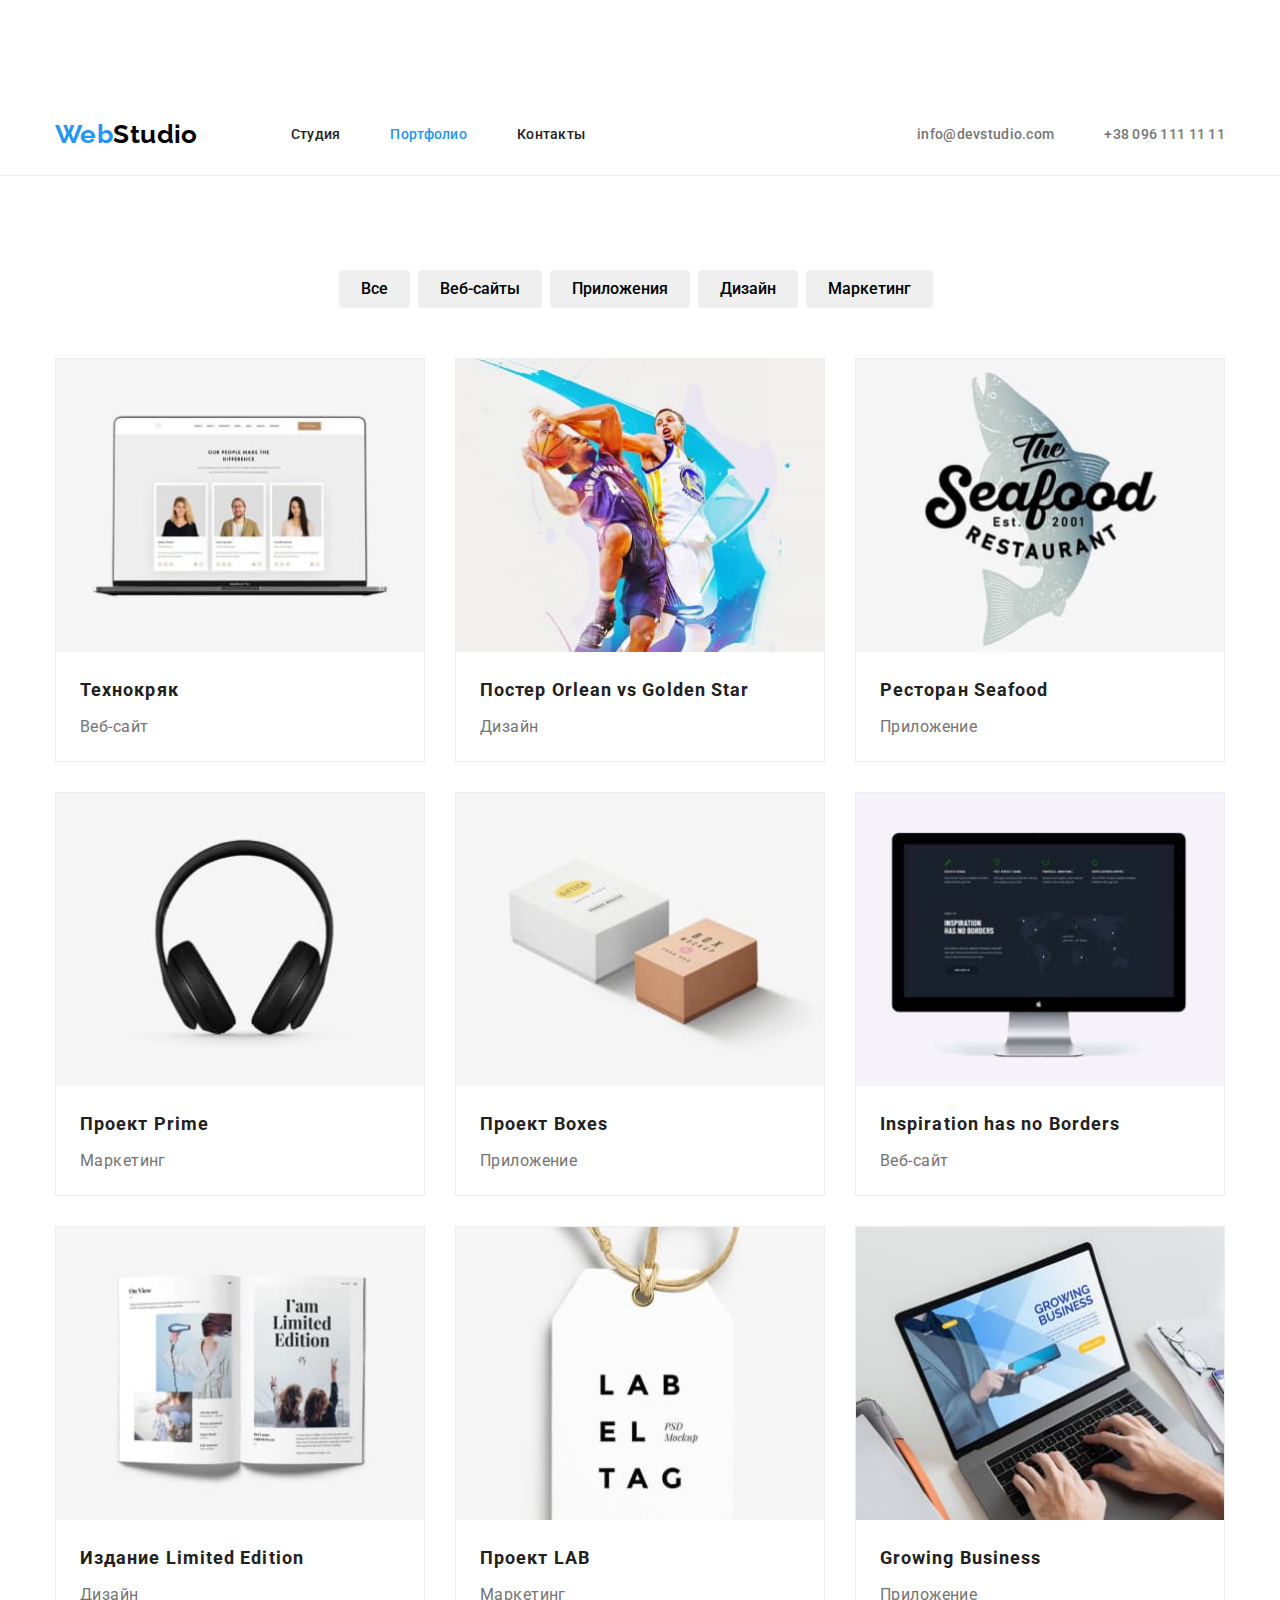
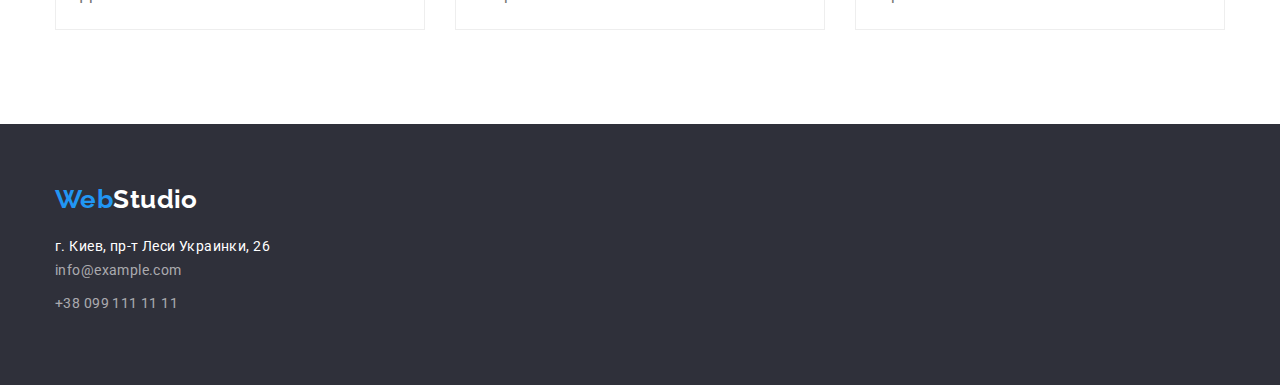
==== commit 0a4e79c9: "second try" ====
--- a/portfolio.html
+++ b/portfolio.html
@@ -22,9 +22,7 @@
     <header class="header section">
       <div class="container header-container">
         <nav class="navigation">
-          <a href="./index.html" class="logo">
-            Web
-            <span class="logo-studio">Studio</span>
+          <a href="./index.html" class="logo">Web<span class="logo-studio">Studio</span>
           </a>
           <ul class="nav-links">
             <li class="item">
@@ -83,9 +81,7 @@
               </button>
             </li>
           </ul>
-        </div>
-        <!-- Ассортимент -->
-        <div class="container">
+          <!-- Ассортимент -->
           <ul class="positions set-of-cards">
             <li class="item">
               <img
@@ -93,8 +89,10 @@
                 alt="Изображение сайта на ноутбуке"
                 width="370"
               />
-              <h2 class="name-of-position">Технокряк</h2>
-              <p class="type-of-position">Веб-сайт</p>
+              <div class="descriptions">
+                <h2 class="name-of-position">Технокряк</h2>
+                <p class="type-of-position">Веб-сайт</p>
+              </div>
             </li>
             <li class="item">
               <img
@@ -102,11 +100,13 @@
                 alt="Постер команд нового орлеана и голден старс"
                 width="370"
               />
-              <h2 class="name-of-position">
-                Постер
-                <span lang="en">Orlean vs Golden Star</span>
-              </h2>
-              <p class="type-of-position">Дизайн</p>
+              <div class="descriptions">
+                <h2 class="name-of-position">
+                  Постер
+                  <span lang="en">Orlean vs Golden Star</span>
+                </h2>
+                <p class="type-of-position">Дизайн</p>
+              </div>
             </li>
             <li class="item">
               <img
@@ -114,11 +114,13 @@
                 alt="Изображение логотипа ресторана Seafood"
                 width="370"
               />
-              <h2 class="name-of-position">
-                Ресторан
-                <span lang="en">Seafood</span>
-              </h2>
-              <p class="type-of-position">Приложение</p>
+              <div class="descriptions">
+                <h2 class="name-of-position">
+                  Ресторан
+                  <span lang="en">Seafood</span>
+                </h2>
+                <p class="type-of-position">Приложение</p>
+              </div>
             </li>
             <li class="item">
               <img
@@ -126,11 +128,13 @@
                 alt="Изображение Наушников"
                 width="370"
               />
-              <h2 class="name-of-position">
-                Проект
-                <span lang="en">Prime</span>
-              </h2>
-              <p class="type-of-position">Маркетинг</p>
+              <div class="descriptions">
+                <h2 class="name-of-position">
+                  Проект
+                  <span lang="en">Prime</span>
+                </h2>
+                <p class="type-of-position">Маркетинг</p>
+              </div>
             </li>
             <li class="item">
               <img
@@ -138,11 +142,13 @@
                 alt="Изображение коробочек"
                 width="370"
               />
-              <h2 class="name-of-position">
-                Проект
-                <span lang="en">Boxes</span>
-              </h2>
-              <p class="type-of-position">Приложение</p>
+              <div class="descriptions">
+                <h2 class="name-of-position">
+                  Проект
+                  <span lang="en">Boxes</span>
+                </h2>
+                <p class="type-of-position">Приложение</p>
+              </div>
             </li>
             <li class="item">
               <img
@@ -150,10 +156,12 @@
                 alt="Изображение сайта на экране монитора"
                 width="370"
               />
-              <h2 class="name-of-position" lang="en">
-                Inspiration has no Borders
-              </h2>
-              <p class="type-of-position">Веб-сайт</p>
+              <div class="descriptions">
+                <h2 class="name-of-position" lang="en">
+                  Inspiration has no Borders
+                </h2>
+                <p class="type-of-position">Веб-сайт</p>
+              </div>
             </li>
             <li class="item">
               <img
@@ -161,11 +169,13 @@
                 alt="Изображение развернутой книги"
                 width="370"
               />
-              <h2 class="name-of-position">
-                Издание
-                <span lang="en">Limited Edition</span>
-              </h2>
-              <p class="type-of-position">Дизайн</p>
+              <div class="descriptions">
+                <h2 class="name-of-position">
+                  Издание
+                  <span lang="en">Limited Edition</span>
+                </h2>
+                <p class="type-of-position">Дизайн</p>
+              </div>
             </li>
             <li class="item">
               <img
@@ -173,11 +183,13 @@
                 alt="Изображение бирки"
                 width="370"
               />
-              <h2 class="name-of-position">
-                Проект
-                <span lang="en">LAB</span>
-              </h2>
-              <p class="type-of-position">Маркетинг</p>
+              <div class="descriptions">
+                <h2 class="name-of-position">
+                  Проект
+                  <span lang="en">LAB</span>
+                </h2>
+                <p class="type-of-position">Маркетинг</p>
+              </div>
             </li>
             <li class="item">
               <img
@@ -185,8 +197,10 @@
                 alt="Человек работает за ноутбуком"
                 width="370"
               />
-              <h2 class="name-of-position" lang="en">Growing Business</h2>
-              <p class="type-of-position">Приложение</p>
+              <div class="descriptions">
+                <h2 class="name-of-position" lang="en">Growing Business</h2>
+                <p class="type-of-position">Приложение</p>
+              </div>
             </li>
           </ul>
         </div>
@@ -195,9 +209,7 @@
     <!-- Подвал -->
     <footer class="footer">
       <div class="container">
-        <a href="./index.html" class="logo">
-          Web
-          <span class="logo-studio">Studio</span>
+        <a href="./index.html" class="logo">Web<span class="logo-studio">Studio</span>
         </a>
         <address class="footer-address">
           <p class="adress">г. Киев, пр-т Леси Украинки, 26</p>
--- a/styles/styles.css
+++ b/styles/styles.css
@@ -53,6 +53,7 @@
   margin: -1px;
 }
 .section {
+  padding-top: 94px;
   padding-bottom: 94px;
 }
 
@@ -110,11 +111,13 @@
   display: flex;
   align-items: center;
 }
+.navigation .logo{
+  padding: 25px 0;
+}
 .nav-links {
   display: flex;
   align-items: center;
   margin-left: 93px;
-  padding: 32px 0;
 }
 .nav-contacts {
   margin-left: auto;
@@ -123,10 +126,13 @@
   text-decoration: none;
   padding: 32px 0px;
 }
+.header {
+  border-bottom: 1px solid var(--border-header-color);
+  padding-bottom: 0px;
+}
 .header-container {
   display: flex;
   align-items: center;
-  border-bottom: 1px solid var(--border-header-color);
 }
 .logo .logo-studio {
   color: var(--brand-secondary-color);
@@ -148,9 +154,6 @@
   letter-spacing: 0.02em;
 }
 /* --------------------------------HERO-------------------------------- */
-.hero-container {
-  height: 600px;
-}
 .hero-container .title {
   max-width: 696px;
   margin: 0 auto;
@@ -158,7 +161,7 @@
 .hero {
   background-color: var(--background-color);
   text-align: center;
-  padding-bottom: 0;
+  padding: 200px 0;
 }
 .hero .title {
   color: var(--white-color);
@@ -168,7 +171,7 @@
   text-align: center;
   letter-spacing: 0.06em;
   text-transform: uppercase;
-  padding-top: 200px;
+  margin-bottom: 30px;
 }
 .button {
   width: 200px;
@@ -189,7 +192,6 @@
   font-size: 16px;
   line-height: 1.87;
   letter-spacing: 0.06em;
-  margin-top: 30px;
   margin-left: auto;
   margin-right: auto;
 }
@@ -197,9 +199,6 @@
 .benefits {
   font-size: 14px;
 }
-.benefits .container {
-  padding-top: 94px;
-}
 .benefits-list {
   display: flex;
 }
@@ -224,6 +223,9 @@
   margin-bottom: 10px;
 }
 /* --------------------------------OUR WORKS-------------------------------- */
+.ours-work{
+  padding-top: 0;
+}
 .ours-work .title {
   margin-bottom: 50px;
 }
@@ -237,9 +239,7 @@
 .our-works-list .item:nth-child(3n + 1) {
   margin-left: 0;
 }
-.our-team .title {
-  padding-top: 94px;
-}
+
 .ours-work .title,
 .our-team .title {
   font-weight: 700;
@@ -258,11 +258,12 @@
     0px 2px 1px rgba(0, 0, 0, 0.2);
   border-radius: 0px 0px 4px 4px;
 }
+.our-team .title{
+  margin-bottom: 50px;
+}
 .our-team-list {
   display: flex;
-  margin-top: 50px;
   flex-wrap: wrap;
-  padding-bottom: 94px;
 }
 .our-team-list .item {
   min-width: 270px;
@@ -293,10 +294,10 @@
 .filter {
   justify-content: center;
   align-content: center;
+  margin-bottom: 50px;
 }
 .filter-item {
   margin-right: 8px;
-  padding-bottom: 50px;
 }
 .set-of-buttons .filter-button:first-child {
   margin-right: 0px;
@@ -328,19 +329,20 @@
   flex-basis: calc((100% - 30px * 3) / 3);
   margin: 15px;
 }
+.set-of-cards .descriptions{
+margin-left: 24px;
+margin-top: 20px;
+}
 .name-of-position {
   font-weight: 700;
   font-size: 18px;
   line-height: 2;
   letter-spacing: 0.06em;
-  margin-top: 20px;
-  margin-left: 24px;
+margin-bottom: 4px;
 }
 .type-of-position {
   font-size: 16px;
   line-height: 1.87;
-  margin-top: 4px;
-  margin-left: 24px;
 }
 .filter .filter-button:hover,
 .filter .filter-button:focus {
@@ -350,13 +352,12 @@
 /* --------------------------------FOOTER-------------------------------- */
 .footer {
   background-color: var(--background-color);
-}
-.footer .container {
-  height: 252px;
-}
+  padding: 60px 0;
+}
+
 .footer .logo {
   color: var(--brand-primary-color);
-  padding-top: 60px;
+  margin-bottom: 20px;
 }
 .footer .logo-studio {
   color: var(--white-color);
@@ -373,7 +374,6 @@
   color: var(--white-color);
   font-style: normal;
   line-height: 1.71;
-  padding-top: 20px;
 }
 .footer-contacts {
   color: rgba(255, 255, 255, 0.6);
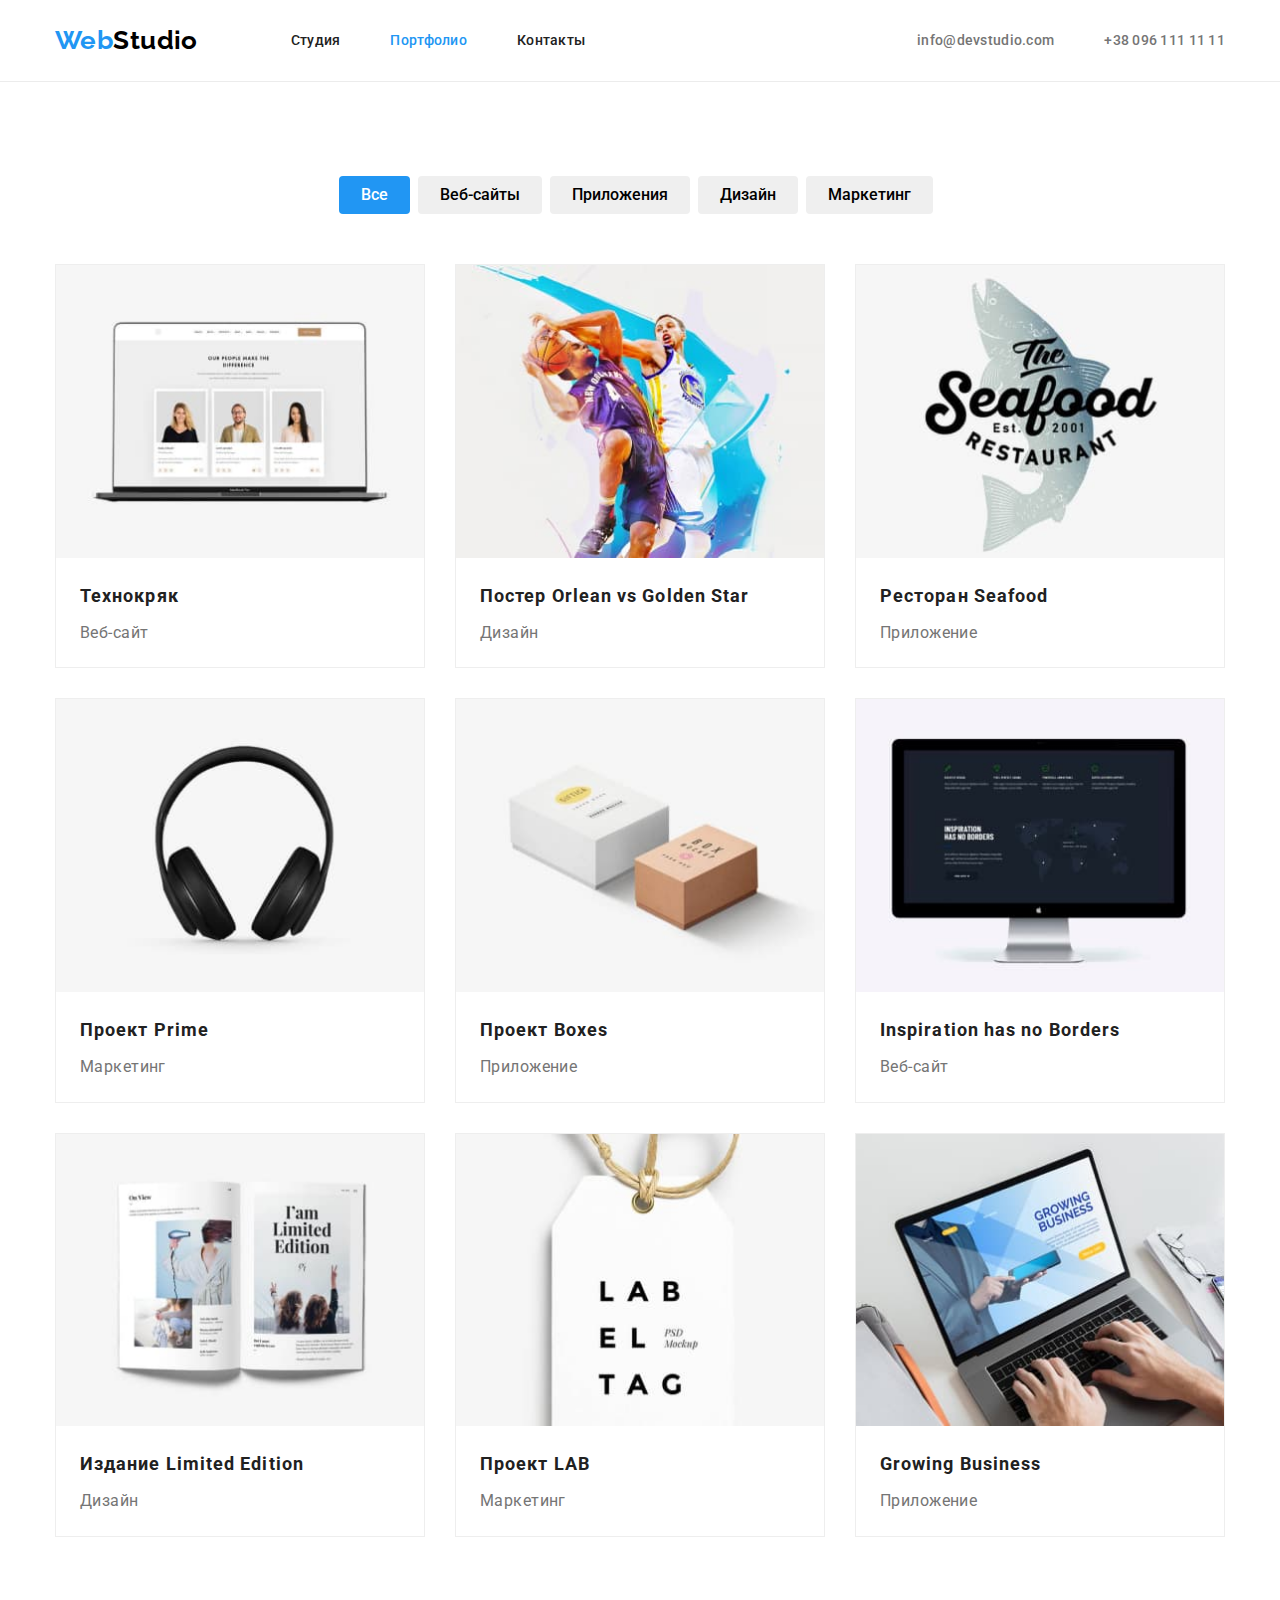
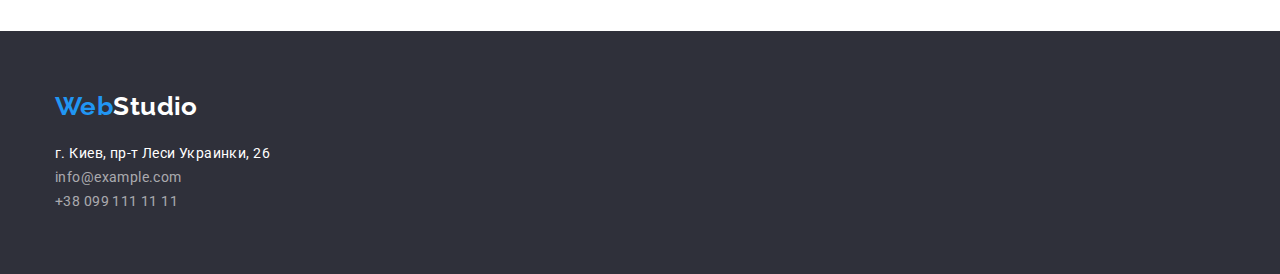
==== commit 4b8847ad: "3rd try" ====
--- a/portfolio.html
+++ b/portfolio.html
@@ -19,7 +19,7 @@
   </head>
   <body>
     <!-- Header -->
-    <header class="header section">
+    <header class="header">
       <div class="container header-container">
         <nav class="navigation">
           <a href="./index.html" class="logo">Web<span class="logo-studio">Studio</span>
@@ -56,7 +56,7 @@
           <h1 class="visually-hidden">Портфолио</h1>
           <ul class="filter set-of-buttons">
             <li class="filter-item">
-              <button type="button" class="filter-button">
+              <button type="button" class="filter-button all">
                 Все
               </button>
             </li>
--- a/styles/styles.css
+++ b/styles/styles.css
@@ -138,10 +138,15 @@
   color: var(--brand-secondary-color);
 }
 .nav-links .item {
+  display: flex;
   margin-left: 50px;
 }
 .nav-links .item:first-child {
   margin-left: 0;
+}
+.nav-links .item .contact{
+  display: flex;
+  padding: 32px 0;
 }
 .header .contact {
   color: var(--body-color);
@@ -267,18 +272,20 @@
 }
 .our-team-list .item {
   min-width: 270px;
-  min-height: 368px;
   margin-left: 30px;
 }
 .our-team-list .item:nth-child(4n + 1) {
   margin-left: 0;
 }
+.our-team-description {
+  padding: 30px 15px;
+
+}
 .our-team .name {
   font-weight: 500;
   font-size: 16px;
   line-height: 1.18;
   text-align: center;
-  margin-top: 30px;
 }
 .our-team .profession {
   font-size: 16px;
@@ -330,8 +337,7 @@
   margin: 15px;
 }
 .set-of-cards .descriptions{
-margin-left: 24px;
-margin-top: 20px;
+padding: 20px 24px;
 }
 .name-of-position {
   font-weight: 700;
@@ -345,7 +351,8 @@
   line-height: 1.87;
 }
 .filter .filter-button:hover,
-.filter .filter-button:focus {
+.filter .filter-button:focus,
+.filter .filter-button.all {
   color: var(--white-color);
   background-color: var(--brand-primary-color);
 }
@@ -366,9 +373,12 @@
   display: block;
   margin-bottom: 9px;
 }
-.footer-contacts {
+.footer-adress-item {
   display: block;
   margin-bottom: 9px;
+}
+.footer-adress-item:last-child {
+  margin-bottom: 0px;
 }
 .footer-address {
   color: var(--white-color);
